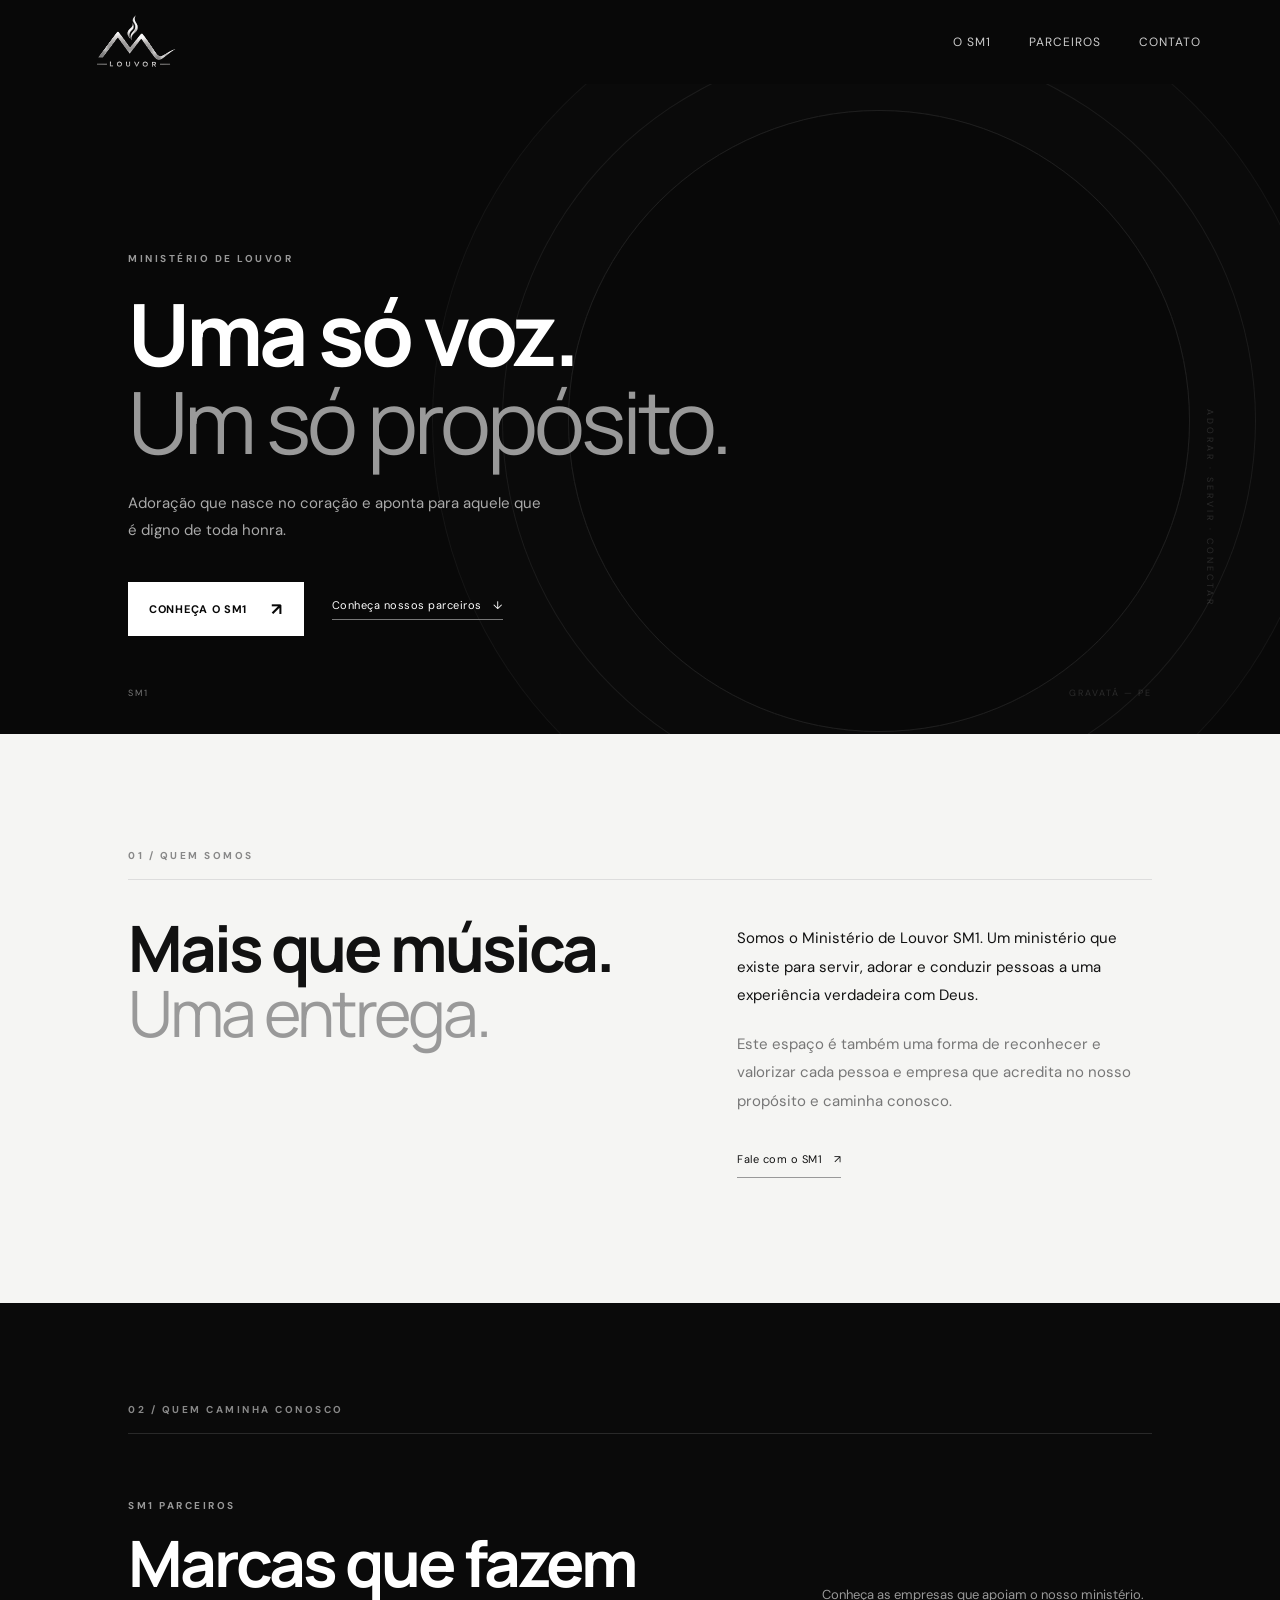
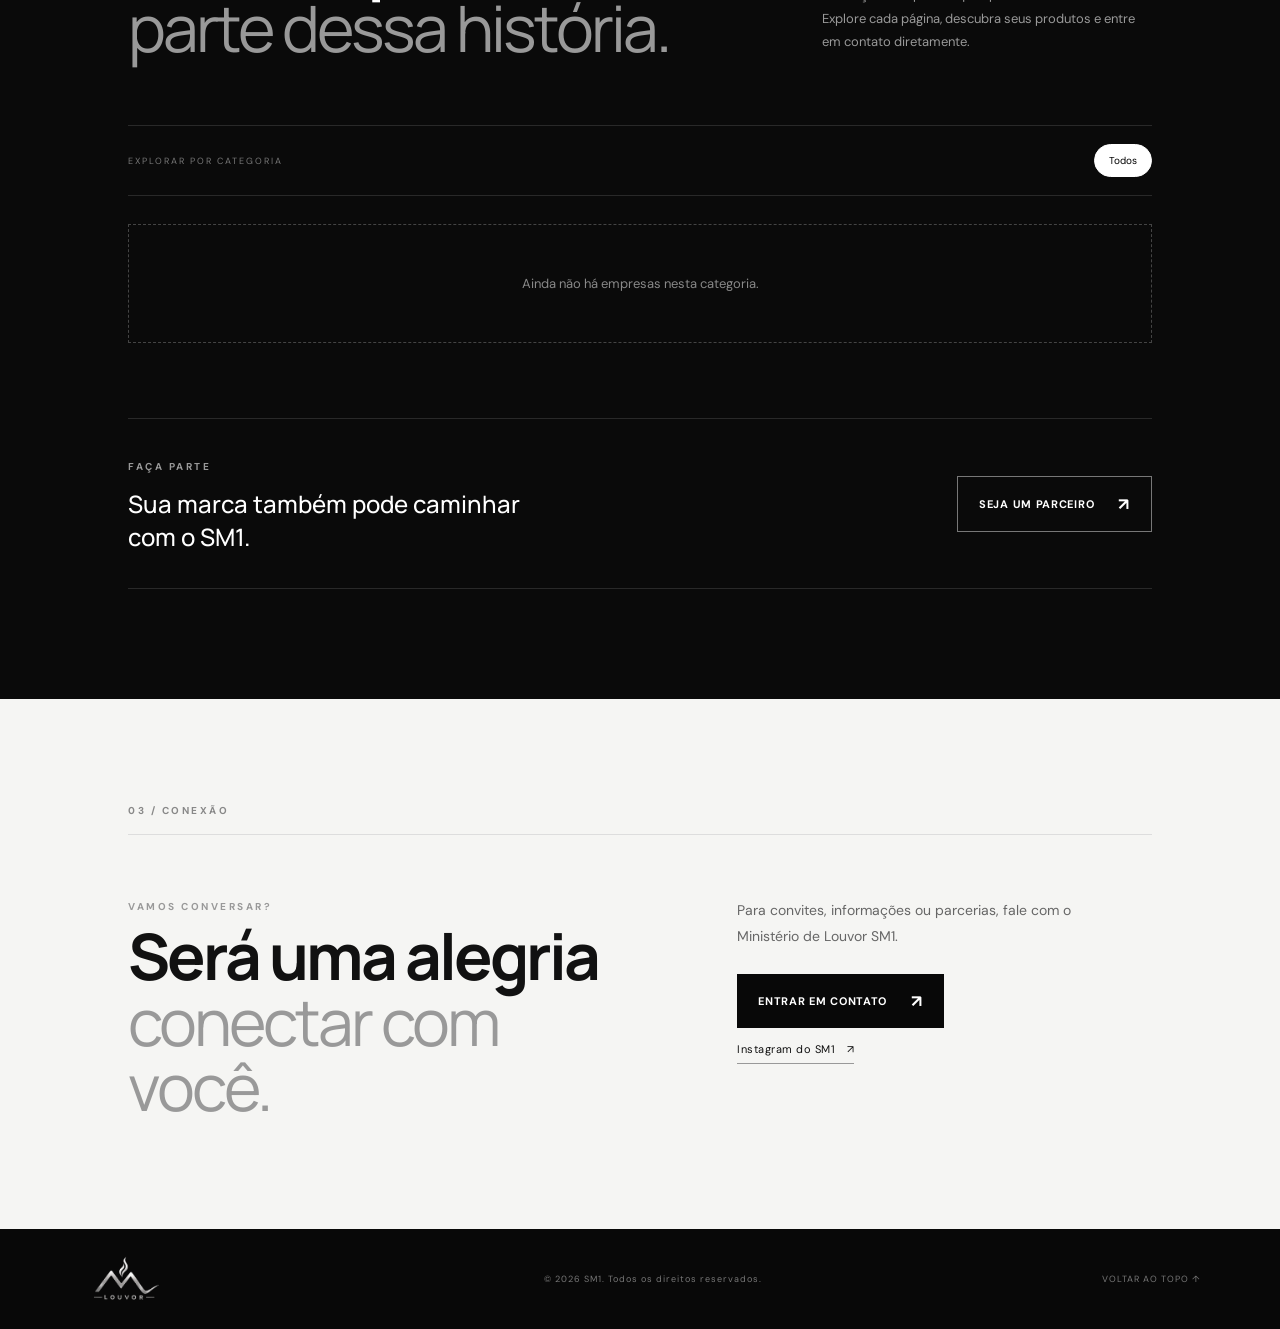
==== index.html @ 3561e694 "Add files via upload" ====
<!doctype html>
<html lang="pt-BR">
<head>
  <meta charset="utf-8">
  <meta name="viewport" content="width=device-width, initial-scale=1">
  <meta name="theme-color" content="#080808">
  <meta name="description" content="Ministério de Louvor SM1 — adoração, propósito e conexão. Conheça o ministério e seus parceiros.">
  <title>SM1 | Ministério de Louvor</title>
  <link rel="preconnect" href="https://fonts.googleapis.com">
  <link rel="preconnect" href="https://fonts.gstatic.com" crossorigin>
  <link href="https://fonts.googleapis.com/css2?family=DM+Sans:wght@400;500;600;700&family=Manrope:wght@400;500;600;700;800&display=swap" rel="stylesheet">
  <link rel="stylesheet" href="styles.css">
</head>
<body>
  <header class="site-header" id="top">
    <a class="brand" href="index.html" aria-label="SM1 página inicial">
      <img class="brand-logo" src="images/logo-sm1.png" alt="SM1 Ministério de Louvor">
    </a>
    <button class="menu-toggle" aria-label="Abrir menu" aria-expanded="false">☰</button>
    <nav class="main-nav">
      <a href="#sobre">O SM1</a>
      <a href="#parceiros">Parceiros</a>
      <a href="#contato">Contato</a>
    </nav>
  </header>

  <main>
    <section class="hero">
      <div class="hero-grain"></div>
      <div class="hero-content">
        <p class="eyebrow">MINISTÉRIO DE LOUVOR</p>
        <h1>Uma só voz.<br><span>Um só propósito.</span></h1>
        <p class="hero-copy">Adoração que nasce no coração e aponta para aquele que é digno de toda honra.</p>
        <div class="hero-actions">
          <a class="button button-light" href="#sobre">Conheça o SM1 <span>↗</span></a>
          <a class="text-link" href="#parceiros">Conheça nossos parceiros <span>↓</span></a>
        </div>
      </div>
      <div class="hero-side-note">ADORAR · SERVIR · CONECTAR</div>
      <div class="hero-bottom"><span>SM1</span><span>GRAVATÁ — PE</span></div>
    </section>

    <section class="intro section-wrap" id="sobre">
      <div class="section-kicker">01 / QUEM SOMOS</div>
      <div class="intro-grid">
        <h2>Mais que música.<br><em>Uma entrega.</em></h2>
        <div class="intro-text">
          <p>Somos o Ministério de Louvor SM1. Um ministério que existe para servir, adorar e conduzir pessoas a uma experiência verdadeira com Deus.</p>
          <p class="muted">Este espaço é também uma forma de reconhecer e valorizar cada pessoa e empresa que acredita no nosso propósito e caminha conosco.</p>
          <a class="underlined-link" href="#contato">Fale com o SM1 <span>↗</span></a>
        </div>
      </div>
    </section>

    <section class="partners-section" id="parceiros">
      <div class="section-wrap">
        <div class="section-kicker">02 / QUEM CAMINHA CONOSCO</div>
        <div class="section-heading">
          <div>
            <p class="eyebrow">SM1 PARCEIROS</p>
            <h2>Marcas que fazem<br><em>parte dessa história.</em></h2>
          </div>
          <p class="section-description">Conheça as empresas que apoiam o nosso ministério. Explore cada página, descubra seus produtos e entre em contato diretamente.</p>
        </div>
        <div class="filter-row">
          <span class="filter-label">EXPLORAR POR CATEGORIA</span>
          <div class="category-filters" id="categoryFilters">
            <button class="filter-chip active" data-category="Todos">Todos</button>
          </div>
        </div>
        <div class="sponsor-grid" id="sponsorGrid">
          <div class="empty-state">Em breve, nossos parceiros estarão aqui.</div>
        </div>
        <div class="become-partner">
          <div><span class="eyebrow">FAÇA PARTE</span><h3>Sua marca também pode caminhar com o SM1.</h3></div>
          <a class="button button-outline" href="#contato">Seja um parceiro <span>↗</span></a>
        </div>
      </div>
    </section>

    <section class="contact-section section-wrap" id="contato">
      <div class="section-kicker">03 / CONEXÃO</div>
      <div class="contact-grid">
        <div><p class="eyebrow">VAMOS CONVERSAR?</p><h2>Será uma alegria<br><em>conectar com você.</em></h2></div>
        <div class="contact-details">
          <p>Para convites, informações ou parcerias, fale com o Ministério de Louvor SM1.</p>
          <a id="ministryWhatsapp" class="button button-light" href="https://wa.me/" target="_blank" rel="noopener">Entrar em contato <span>↗</span></a>
          <a id="ministryInstagram" class="underlined-link" href="#" target="_blank" rel="noopener">Instagram do SM1 <span>↗</span></a>
        </div>
      </div>
    </section>
  </main>

  <footer class="site-footer">
    <a class="brand brand-footer" href="index.html"><img class="brand-logo" src="images/logo-sm1.png" alt="SM1 Ministério de Louvor"></a>
    <span>© <span id="year"></span> SM1. Todos os direitos reservados.</span>
    <a href="#top">VOLTAR AO TOPO ↑</a>
  </footer>
  <script src="data.js"></script>
  <script src="app.js"></script>
</body>
</html>
---- styles.css ----
*{box-sizing:border-box}html{scroll-behavior:smooth}body{margin:0;background:#f5f5f3;color:#111;font-family:"DM Sans",sans-serif}a{color:inherit;text-decoration:none}.site-header{height:84px;padding:0 6.2%;display:flex;align-items:center;justify-content:space-between;background:#080808;color:#fff;position:relative;z-index:5}.brand{display:flex;align-items:center;gap:12px}.brand-mark{font:800 30px/1 "Manrope",sans-serif;letter-spacing:-3px}.brand-mark span{font-weight:400}.brand-caption{font-size:8px;letter-spacing:2px;max-width:70px;line-height:1.4;color:#aaa}.main-nav{display:flex;gap:38px;font-size:12px;letter-spacing:1px;text-transform:uppercase}.main-nav a{color:#ccc;transition:.2s}.main-nav a:hover{color:#fff}.menu-toggle{display:none;background:none;border:0;color:#fff;font-size:24px}.hero{min-height:650px;background:#080808;color:#fff;position:relative;overflow:hidden;padding:110px 10% 50px;display:flex;align-items:center}.hero:after{content:"";position:absolute;width:620px;height:620px;border:1px solid #292929;border-radius:50%;right:7%;top:4%;box-shadow:0 0 0 65px #0b0b0b,0 0 0 66px #242424,0 0 0 135px #0b0b0b,0 0 0 136px #1c1c1c;opacity:.7}.hero-content{position:relative;z-index:1;max-width:620px}.eyebrow,.section-kicker{font-size:10px;letter-spacing:2.5px;font-weight:700}.eyebrow{color:#999}.hero h1,.section-heading h2,.intro h2,.contact-grid h2,.sponsor-detail-heading h1{font:700 clamp(48px,7vw,86px)/1.02 "Manrope",sans-serif;letter-spacing:-4px;margin:25px 0}.hero h1 span,.intro h2 em,.section-heading h2 em,.contact-grid h2 em{font-weight:400;font-style:normal;color:#999}.hero-copy{max-width:420px;color:#aaa;line-height:1.8;font-size:15px}.hero-actions{display:flex;align-items:center;gap:28px;margin-top:38px}.button{display:inline-flex;align-items:center;justify-content:center;gap:24px;padding:16px 21px;font-size:11px;letter-spacing:.7px;text-transform:uppercase;font-weight:700;transition:.2s}.button span{font-size:17px}.button-light{background:#fff;color:#080808}.button-light:hover{background:#d9d9d9}.button-outline{border:1px solid #777;color:#fff}.button-outline:hover{background:#fff;color:#000}.text-link,.underlined-link{font-size:11px;letter-spacing:.5px;border-bottom:1px solid #777;padding-bottom:7px}.text-link span,.underlined-link span{margin-left:8px}.hero-side-note{position:absolute;right:5%;top:50%;writing-mode:vertical-rl;font-size:9px;letter-spacing:3px;color:#777}.hero-bottom{position:absolute;bottom:35px;left:10%;right:10%;display:flex;justify-content:space-between;color:#777;font-size:9px;letter-spacing:2px}.section-wrap{padding-left:10%;padding-right:10%}.intro{padding-top:115px;padding-bottom:125px}.section-kicker{color:#888;border-bottom:1px solid #ddd;padding-bottom:17px}.intro-grid{display:grid;grid-template-columns:1.1fr .9fr;gap:10%;padding-top:35px}.intro h2,.section-heading h2,.contact-grid h2{font-size:clamp(40px,5vw,64px);letter-spacing:-3px;margin:0}.intro-text{padding-top:9px;max-width:450px;line-height:1.9;font-size:15px}.intro-text p{margin:0 0 20px}.muted{color:#777}.underlined-link{display:inline-block;margin-top:14px;border-color:#999}.partners-section{background:#0a0a0a;color:#fff;padding:100px 0 110px}.partners-section .section-kicker{border-color:#292929}.section-heading{display:flex;justify-content:space-between;align-items:end;gap:60px;padding:55px 0 65px}.section-heading h2{margin-top:18px}.section-description{max-width:330px;color:#999;line-height:1.8;font-size:13px;margin:0 0 7px}.filter-row{display:flex;justify-content:space-between;align-items:center;border-top:1px solid #292929;border-bottom:1px solid #292929;padding:18px 0;margin-bottom:28px;gap:20px}.filter-label{font-size:9px;letter-spacing:2px;color:#777}.category-filters{display:flex;gap:8px;flex-wrap:wrap}.filter-chip{background:none;border:1px solid #393939;color:#aaa;padding:9px 14px;border-radius:30px;font:inherit;font-size:10px;cursor:pointer}.filter-chip.active,.filter-chip:hover{background:#fff;color:#000;border-color:#fff}.sponsor-grid{display:grid;grid-template-columns:repeat(3,1fr);gap:18px}.sponsor-card{display:block;background:#141414;transition:transform .25s,background .25s}.sponsor-card:hover{transform:translateY(-5px);background:#1b1b1b}.sponsor-card-image{height:210px;background:#202020 center/cover no-repeat;position:relative;display:flex;justify-content:space-between;align-items:flex-end;padding:16px}.card-category{font-size:9px;letter-spacing:1.5px;background:#fff;color:#000;padding:7px 10px;text-transform:uppercase}.card-arrow{font-size:20px;color:#fff}.sponsor-card-info{padding:21px}.sponsor-card-info h3{font:600 19px "Manrope",sans-serif;margin:0 0 9px}.sponsor-card-info p{font-size:12px;line-height:1.7;color:#999;min-height:40px;margin:0 0 22px}.card-link{font-size:9px;letter-spacing:1.5px;color:#ddd}.empty-state{grid-column:1/-1;padding:50px 20px;text-align:center;color:#888;border:1px dashed #444;font-size:13px}.become-partner{margin-top:75px;padding:35px 0;border-top:1px solid #292929;border-bottom:1px solid #292929;display:flex;justify-content:space-between;align-items:center;gap:30px}.become-partner h3{font:500 24px "Manrope",sans-serif;max-width:440px;margin:12px 0 0}.contact-section{padding-top:105px;padding-bottom:110px}.contact-section .section-kicker{margin-bottom:55px}.contact-grid{display:grid;grid-template-columns:1.1fr .9fr;gap:10%}.contact-details{max-width:390px;padding-top:8px}.contact-details p{color:#666;line-height:1.8;font-size:14px;margin:0 0 25px}.contact-details .button{background:#080808;color:#fff}.contact-details .underlined-link{display:table;color:#111}.site-footer{background:#080808;color:#777;min-height:100px;padding:25px 6.2%;display:flex;align-items:center;justify-content:space-between;gap:20px;font-size:9px;letter-spacing:1px}.brand-footer{color:#fff}.brand-footer .brand-mark{font-size:25px}.brand-footer .brand-caption{font-size:7px}.sponsor-hero{background:#080808;color:#fff;padding-top:45px;padding-bottom:65px}.back-link{font-size:9px;letter-spacing:1.7px;color:#999}.sponsor-detail-heading{display:flex;justify-content:space-between;align-items:end;gap:30px;padding:65px 0 45px}.sponsor-detail-heading h1{font-size:clamp(42px,6vw,76px);margin:15px 0;letter-spacing:-3px}.sponsor-description{color:#aaa;line-height:1.8;max-width:600px;font-size:14px}.sponsor-cover{height:350px;background:#1c1c1c center/cover no-repeat;display:flex;align-items:center;justify-content:center;color:#777;font-size:10px;letter-spacing:2px}.catalog-section{padding-top:85px;padding-bottom:100px}.catalog-section .section-kicker{border-color:#ddd}.catalog-heading{display:flex;align-items:end;justify-content:space-between;padding:38px 0}.catalog-heading h2{font:700 clamp(34px,4vw,52px) "Manrope",sans-serif;letter-spacing:-2px;margin:0}.catalog-heading h2 em{font-style:normal;font-weight:400;color:#888}.catalog-heading p{color:#777;font-size:12px}.product-grid{display:grid;grid-template-columns:repeat(3,1fr);gap:18px}.product-card{background:#fff}.product-image{height:220px;background:#e6e6e4 center/cover no-repeat;display:flex;align-items:center;justify-content:center;color:#aaa;font-size:9px;letter-spacing:1.5px}.product-image[style*="background-image"] span{display:none}.product-info{padding:20px}.product-info h3{font:600 17px "Manrope",sans-serif;margin:0 0 8px}.product-info p{font-size:12px;line-height:1.7;color:#777;min-height:40px}.product-info strong{display:block;margin:12px 0;font-size:13px}.product-info>a{display:inline-block;font-size:9px;letter-spacing:1px;border-bottom:1px solid #999;padding-bottom:6px;margin-top:8px}.company-contact{margin-top:80px;padding:35px;background:#e9e9e6;display:flex;justify-content:space-between;align-items:center;gap:30px}.company-contact h3{font:600 25px "Manrope",sans-serif;margin:12px 0}.company-contact p{font-size:13px;max-width:450px}.company-links{display:flex;flex-direction:column;align-items:flex-start;gap:12px}.company-links .button{background:#080808;color:#fff}.not-found{padding-top:100px;padding-bottom:120px}.not-found h1{font:700 44px "Manrope",sans-serif}
@media(max-width:800px){.site-header{height:72px;padding:0 6%}.menu-toggle{display:block}.main-nav{display:none;position:absolute;top:72px;left:0;right:0;background:#080808;padding:25px 6%;flex-direction:column;gap:22px;border-top:1px solid #222}.main-nav.is-open{display:flex}.hero{min-height:610px;padding:90px 7% 75px}.hero:after{right:-60%;opacity:.35}.hero h1{letter-spacing:-2px}.hero-side-note{display:none}.hero-bottom{left:7%;right:7%}.section-wrap{padding-left:7%;padding-right:7%}.intro{padding-top:80px;padding-bottom:85px}.intro-grid,.contact-grid{grid-template-columns:1fr;gap:30px}.section-heading{display:block;padding:40px 0}.section-description{margin-top:25px}.partners-section{padding:75px 0}.filter-row{align-items:flex-start;flex-direction:column}.sponsor-grid,.product-grid{grid-template-columns:repeat(2,1fr)}.become-partner,.company-contact{align-items:flex-start;flex-direction:column}.contact-section{padding-top:75px;padding-bottom:80px}.site-footer{padding:25px 7%;flex-wrap:wrap}.sponsor-detail-heading{align-items:flex-start;flex-direction:column;padding:45px 0 30px}.sponsor-cover{height:260px}.catalog-section{padding-top:65px;padding-bottom:75px}}
@media(max-width:520px){.hero{min-height:570px}.hero h1{font-size:53px}.hero-actions{align-items:flex-start;flex-direction:column;gap:22px}.intro h2,.section-heading h2,.contact-grid h2{font-size:43px}.sponsor-grid,.product-grid{grid-template-columns:1fr}.sponsor-card-image{height:230px}.section-heading{padding-bottom:40px}.become-partner{margin-top:50px}.catalog-heading{align-items:flex-start;flex-direction:column;gap:10px}.company-contact{padding:25px}.site-footer{flex-direction:column;align-items:flex-start}.sponsor-detail-heading h1{font-size:44px}}

.brand-logo{display:block;width:150px;height:58px;object-fit:contain;object-position:left center}.brand-footer .brand-logo{width:125px;height:48px}@media(max-width:520px){.brand-logo{width:125px;height:50px}}


/* Ajustes do catálogo e da identidade dos patrocinadores */
.sponsor-logo{display:block;width:min(170px,42vw);height:90px;object-fit:contain;object-position:left center;margin:0 0 24px}
.sponsor-logo[hidden]{display:none}
.product-image{overflow:hidden;padding:0}
.product-image img{display:block;width:100%;height:100%;object-fit:cover;transition:transform .35s ease}
.product-card:hover .product-image img{transform:scale(1.035)}
.sponsor-cover.has-image{background-position:center;background-size:cover}
.product-info p{min-height:0}
@media(max-width:520px){.sponsor-logo{height:76px;margin-bottom:18px}.product-image{height:auto;aspect-ratio:1.08}}
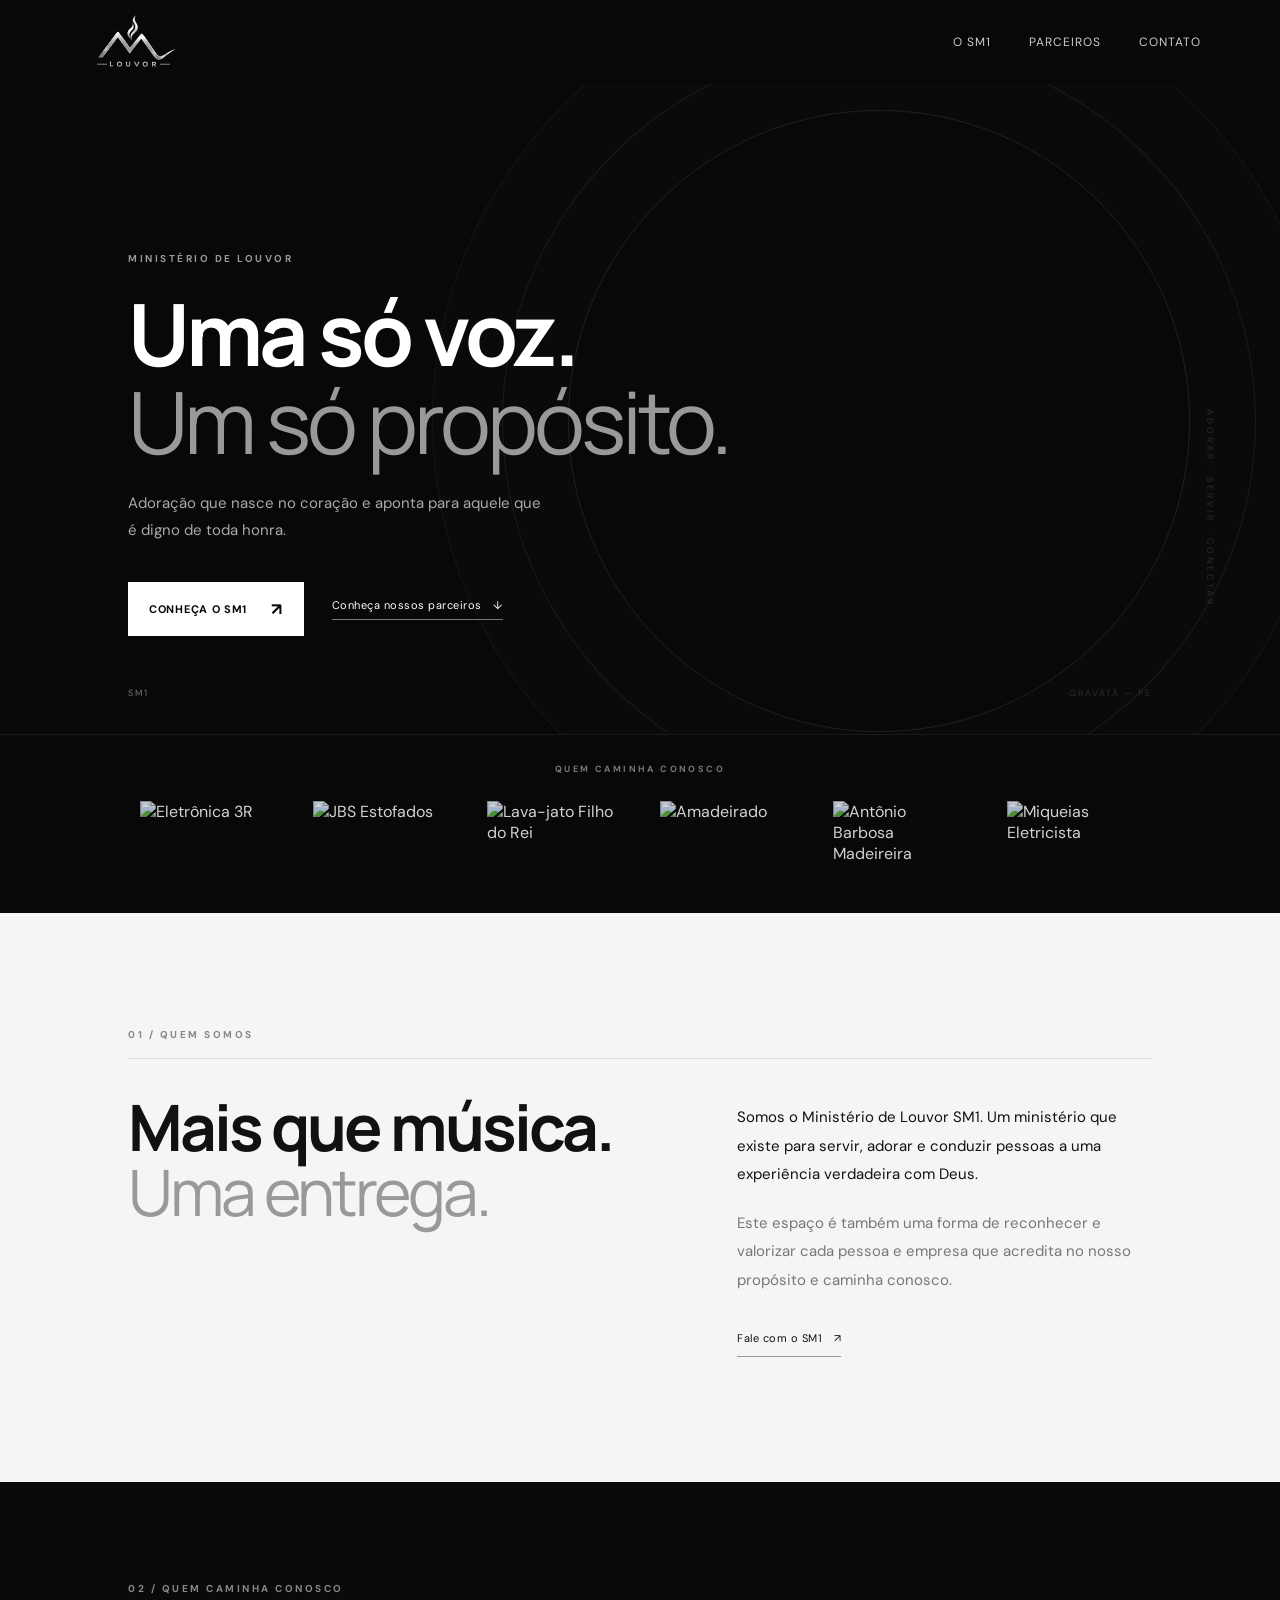
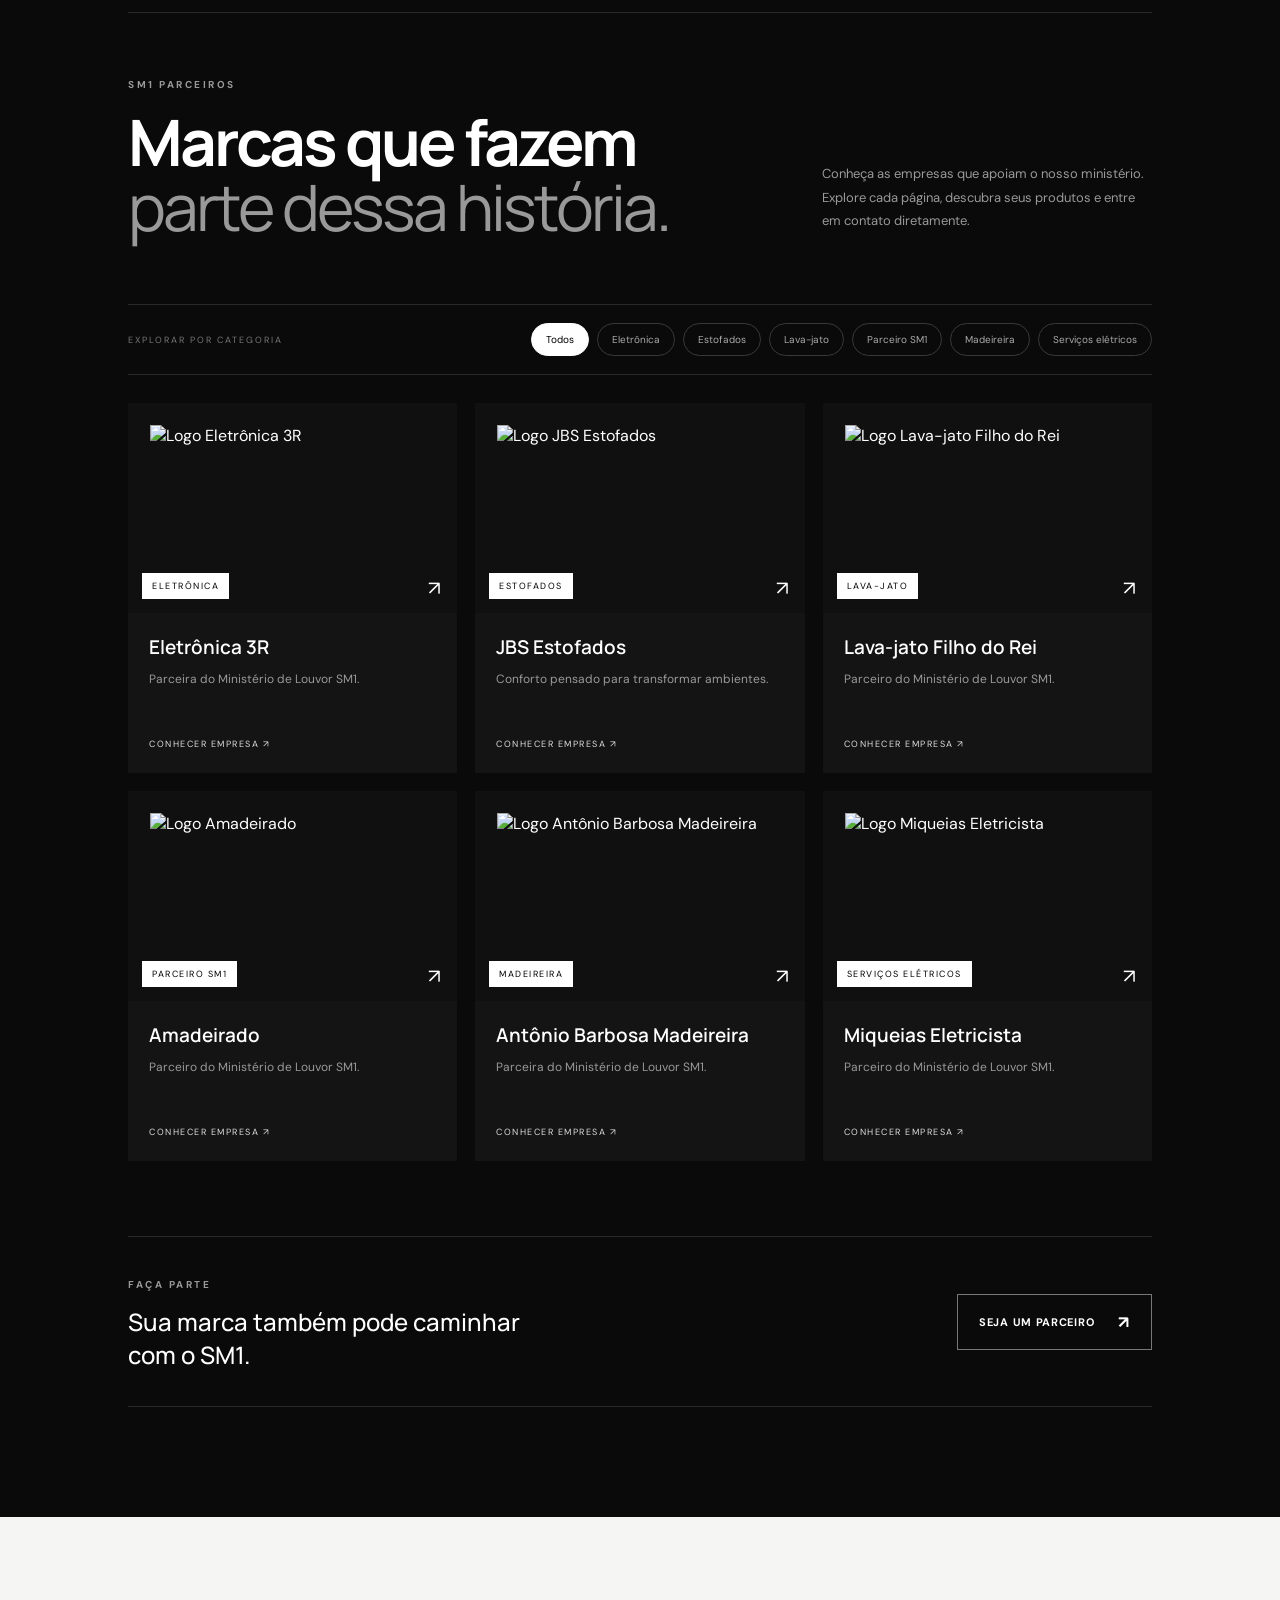
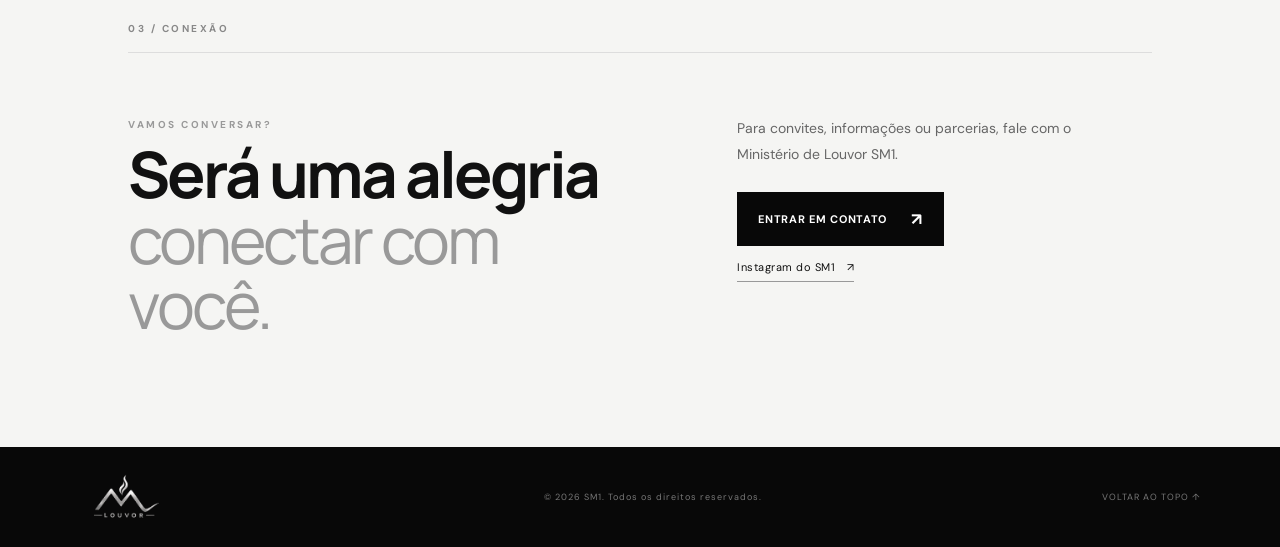
==== commit bc6059dd: "Add files via upload" ====
--- a/index.html
+++ b/index.html
@@ -38,6 +38,13 @@
       </div>
       <div class="hero-side-note">ADORAR · SERVIR · CONECTAR</div>
       <div class="hero-bottom"><span>SM1</span><span>GRAVATÁ — PE</span></div>
+    </section>
+
+    <section class="hero-partners" aria-label="Parceiros do Ministério de Louvor SM1">
+      <div class="hero-partners-inner">
+        <p class="hero-partners-label">QUEM CAMINHA CONOSCO</p>
+        <div class="hero-partner-logos" id="heroPartnerLogos"></div>
+      </div>
     </section>
 
     <section class="intro section-wrap" id="sobre">
--- a/styles.css
+++ b/styles.css
@@ -14,3 +14,27 @@
 .sponsor-cover.has-image{background-position:center;background-size:cover}
 .product-info p{min-height:0}
 @media(max-width:520px){.sponsor-logo{height:76px;margin-bottom:18px}.product-image{height:auto;aspect-ratio:1.08}}
+
+/* Cartões de parceiros sem fotografia: identidade visual temporária até receber as artes. */
+.sponsor-card-image.no-cover{background:radial-gradient(circle at 50% 45%,#303030 0,#191919 58%,#111 100%);align-items:center;justify-content:center}
+.card-monogram{font:700 clamp(48px,6vw,76px)/1 "Manrope",sans-serif;letter-spacing:-5px;color:#555;position:absolute;top:50%;left:50%;transform:translate(-50%,-50%)}
+.sponsor-card-image.no-cover .card-category,.sponsor-card-image.no-cover .card-arrow{position:relative;z-index:1}
+.sponsor-card-image.no-cover .card-category{margin-right:auto}
+.sponsor-card-image.no-cover .card-arrow{margin-left:auto}
+#sponsorWhatsapp[hidden],#sponsorCover[hidden]{display:none!important}
+
+
+/* Faixa de logos na capa e identidade visual dos cards de parceiros */
+.hero-partners{background:#080808;color:#fff;padding:28px 10% 42px;border-top:1px solid #1b1b1b}
+.hero-partners-inner{max-width:1200px;margin:0 auto}
+.hero-partners-label{margin:0 0 18px;color:#777;font-size:9px;letter-spacing:2.4px;text-align:center;font-weight:700}
+.hero-partner-logos{display:grid;grid-template-columns:repeat(6,minmax(0,1fr));align-items:center;gap:16px}
+.hero-partner-logo{height:78px;display:flex;align-items:center;justify-content:center;padding:8px 12px;opacity:.82;transition:opacity .2s,transform .2s}
+.hero-partner-logo:hover{opacity:1;transform:translateY(-3px)}
+.hero-partner-logo img{display:block;max-width:100%;width:100%;height:100%;object-fit:contain}
+.sponsor-card-image.sponsor-logo-stage{height:210px;background:#101010;display:flex;align-items:center;justify-content:center;padding:22px;overflow:hidden}
+.sponsor-card-logo{display:block;width:100%;height:100%;object-fit:contain;min-width:0;min-height:0}
+.sponsor-logo-stage .card-category{position:absolute;left:14px;bottom:14px;z-index:1}
+.sponsor-logo-stage .card-arrow{position:absolute;right:16px;bottom:12px;z-index:1}
+@media(max-width:800px){.hero-partners{padding:24px 7% 32px}.hero-partner-logos{grid-template-columns:repeat(3,minmax(0,1fr));gap:8px}.hero-partner-logo{height:72px}}
+@media(max-width:520px){.hero-partners{padding:22px 7% 28px}.hero-partner-logos{grid-template-columns:repeat(3,minmax(0,1fr));gap:4px}.hero-partner-logo{height:64px;padding:6px}.sponsor-card-image.sponsor-logo-stage{height:205px;padding:24px}}
